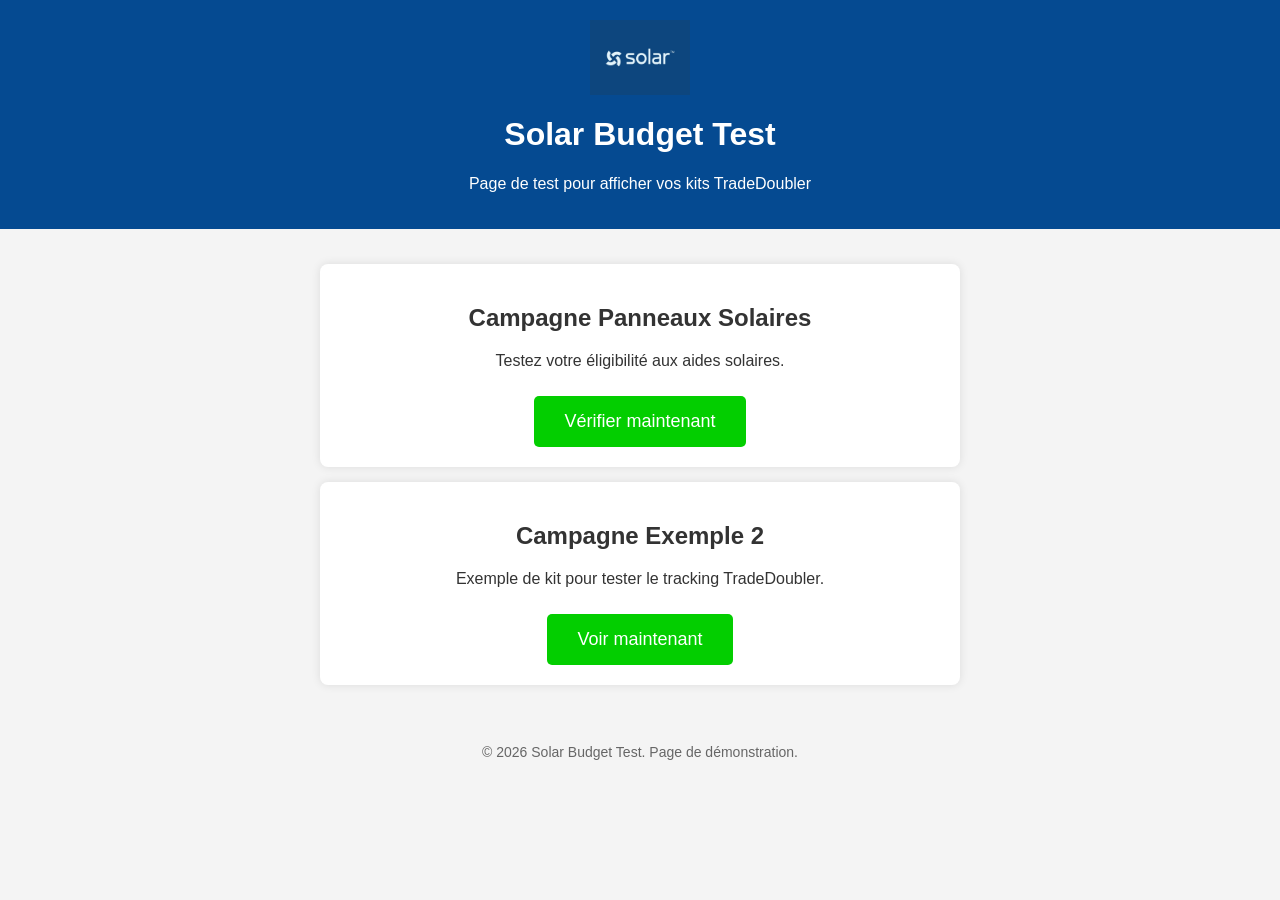
==== index.html @ c0e208a2 "New index" ====
<!DOCTYPE html>
<html lang="fr">
<head>
    <meta charset="UTF-8">
    <meta name="viewport" content="width=device-width, initial-scale=1.0">
    <title>Solar Budget Test</title>
    <link rel="stylesheet" href="style.css">
</head>
<body>
    <header>
        <img src="assets/logo.webp" alt="Logo Solar Test" class="logo">
        <h1>Solar Budget Test</h1>
        <p>Page de test pour afficher vos kits TradeDoubler</p>
    </header>

    <main>
        <section class="kit">
            <h2>Campagne Panneaux Solaires</h2>
            <p>Testez votre éligibilité aux aides solaires.</p>

            <!-- Bouton tracké TradeDoubler (remplace avec ton lien) -->
            <a href="https://clk.tradedoubler.com/click?p=MERCHANT_ID&a=AFFILIATE_ID&g=CAMPAIGN_ID" target="_blank">
                <button>Vérifier maintenant</button>
            </a>

            <!-- Pixel d'impression TradeDoubler (remplace avec ton lien) -->
            <!-- <img src="https://imp.tradedoubler.com/imp?type(img)g=&a=AFFILIATE_ID" width="0" height="0" alt="Pixel Tracking"> -->
        </section>

        <!-- Tu peux ajouter plusieurs kits ici -->
        <section class="kit">
            <h2>Campagne Exemple 2</h2>
            <p>Exemple de kit pour tester le tracking TradeDoubler.</p>
            <a href="https://clk.tradedoubler.com/click?p=MERCHANT_ID2&a=AFFILIATE_ID&g=CAMPAIGN_ID2" target="_blank">
                <button>Voir maintenant</button>
            </a>
            <!-- <img src="https://imp.tradedoubler.com/imp?type(img)g=CAMPAIGN_ID2&a=AFFILIATE_ID" width="0" height="0" alt="Pixel Tracking"> -->
        </section>
    </main>

    <footer>
        <p>&copy; 2026 Solar Budget Test. Page de démonstration.</p>
    </footer>
</body>
</html>
---- style.css ----
body {
    font-family: Arial, sans-serif;
    margin: 0;
    padding: 0;
    background: #f4f4f4;
    color: #333;
}

header {
    background: #054a91;
    color: #fff;
    text-align: center;
    padding: 20px 0;
}

header .logo {
    width: 100px;
    display: block;
    margin: 0 auto 10px auto;
}

main {
    padding: 20px;
}

.kit {
    background: #fff;
    padding: 20px;
    margin: 15px auto;
    border-radius: 8px;
    max-width: 600px;
    box-shadow: 0 0 10px rgba(0,0,0,0.1);
    text-align: center;
}

.kit button {
    background-color: #03ce00;
    color: white;
    border: none;
    padding: 15px 30px;
    font-size: 18px;
    cursor: pointer;
    border-radius: 5px;
    margin-top: 10px;
}

.kit button:hover {
    background-color: #02b300;
}

footer {
    text-align: center;
    padding: 10px;
    font-size: 14px;
    color: #666;
}
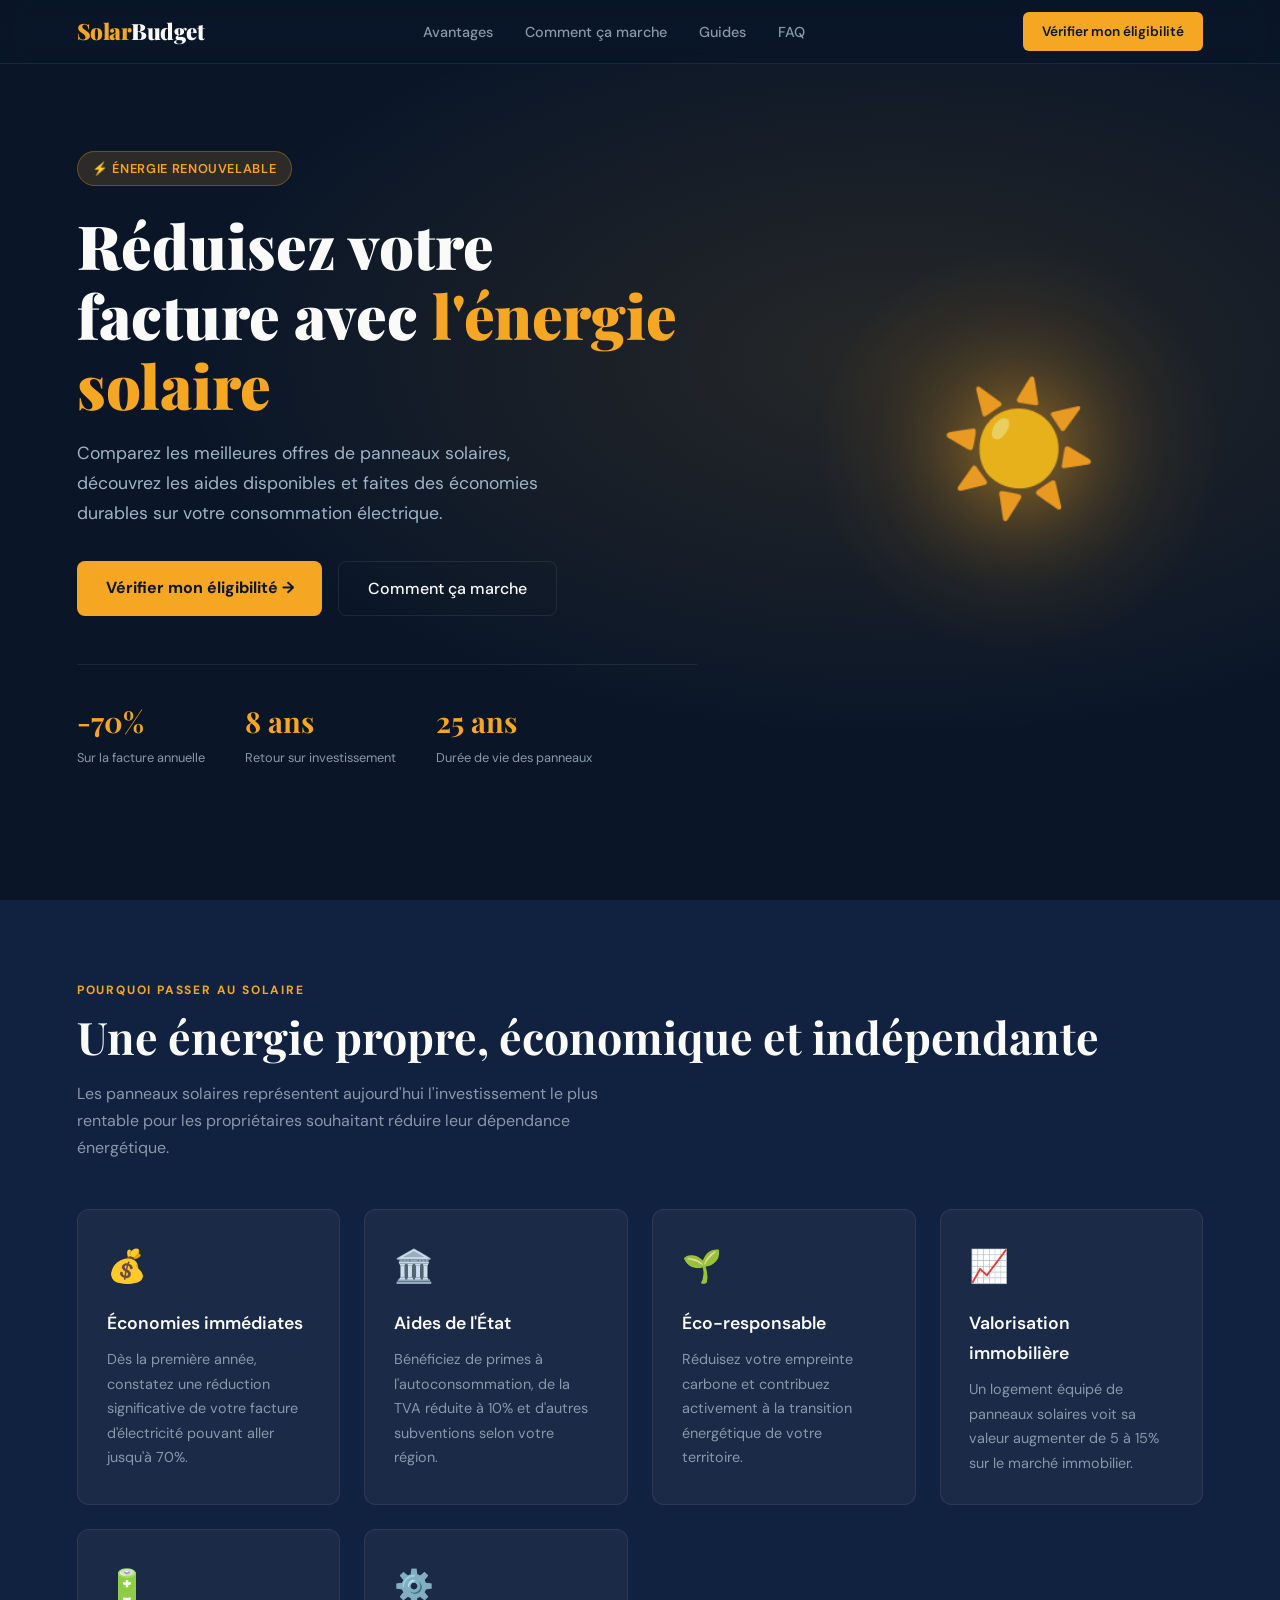
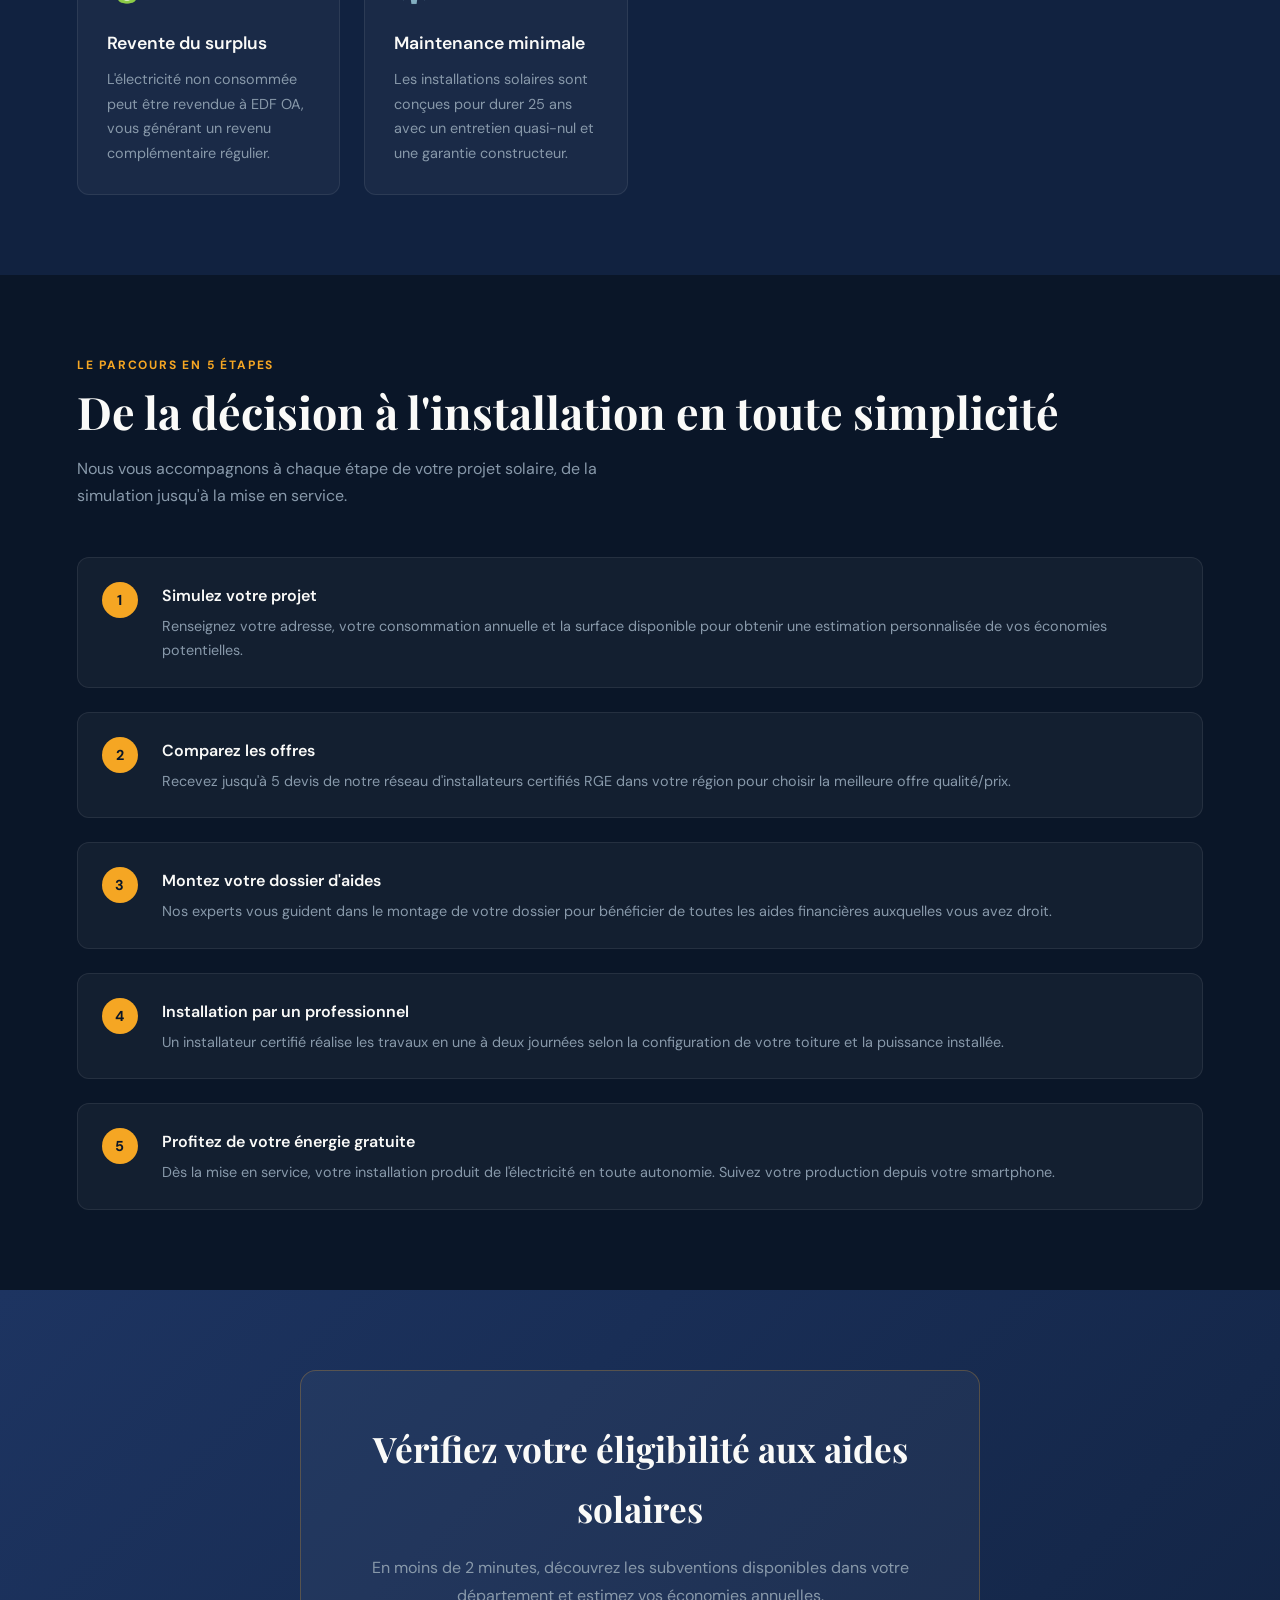
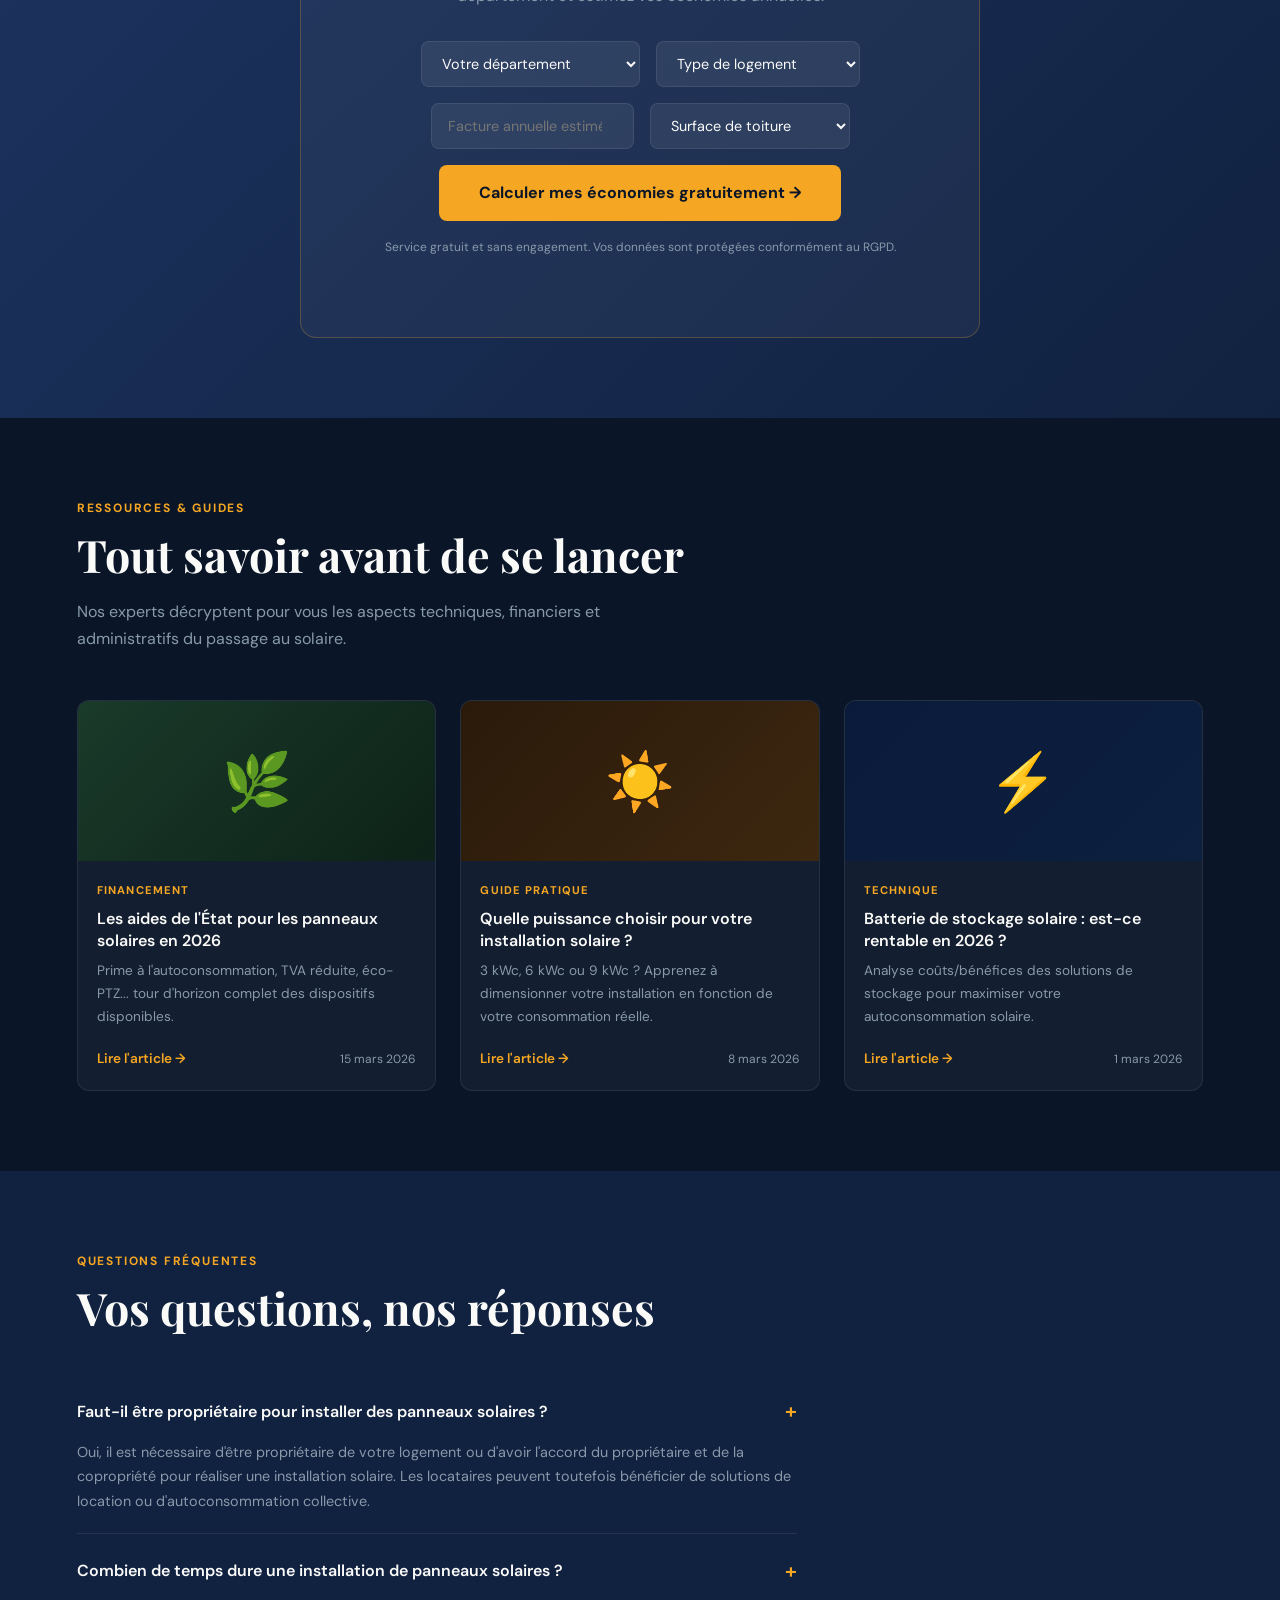
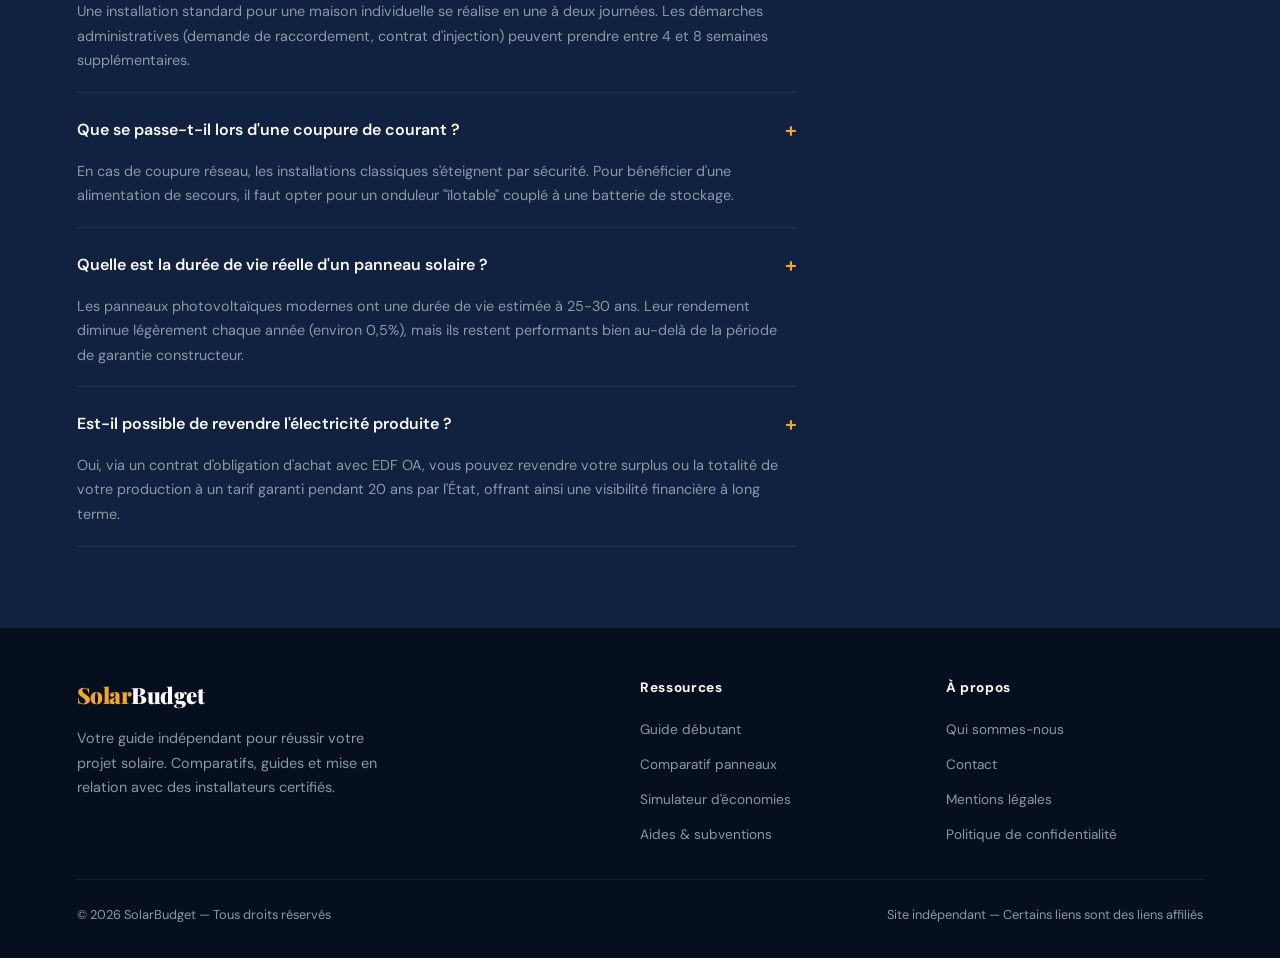
==== commit 6e4c1e06: "new site web version" ====
--- a/index.html
+++ b/index.html
@@ -1,45 +1,576 @@
 <!DOCTYPE html>
 <html lang="fr">
 <head>
-    <meta charset="UTF-8">
-    <meta name="viewport" content="width=device-width, initial-scale=1.0">
-    <title>Solar Budget Test</title>
-    <link rel="stylesheet" href="style.css">
+  <meta charset="UTF-8" />
+  <meta name="viewport" content="width=device-width, initial-scale=1.0"/>
+  <title>SolarBudget — Économisez avec l'énergie solaire</title>
+  <meta name="description" content="Découvrez comment réduire votre facture d'électricité grâce aux panneaux solaires. Guides, comparatifs et conseils d'experts pour passer au solaire.">
+  <link rel="preconnect" href="https://fonts.googleapis.com">
+  <link href="https://fonts.googleapis.com/css2?family=Playfair+Display:wght@700;900&family=DM+Sans:wght@400;500;600&display=swap" rel="stylesheet">
+  <style>
+    :root {
+      --sun: #F5A623;
+      --sun-deep: #E8890A;
+      --sky: #0A1628;
+      --sky-mid: #112240;
+      --sky-light: #1D3461;
+      --white: #FAFAF8;
+      --muted: #8899AA;
+      --card-bg: rgba(255,255,255,0.04);
+      --border: rgba(255,255,255,0.08);
+    }
+
+    *, *::before, *::after { box-sizing: border-box; margin: 0; padding: 0; }
+
+    html { scroll-behavior: smooth; }
+
+    body {
+      background: var(--sky);
+      color: var(--white);
+      font-family: 'DM Sans', sans-serif;
+      font-size: 16px;
+      line-height: 1.7;
+      overflow-x: hidden;
+    }
+
+    /* ── NAV ── */
+    nav {
+      position: fixed; top: 0; width: 100%; z-index: 100;
+      background: rgba(10,22,40,0.85);
+      backdrop-filter: blur(12px);
+      border-bottom: 1px solid var(--border);
+      padding: 0 6vw;
+      display: flex; align-items: center; justify-content: space-between;
+      height: 64px;
+    }
+    .nav-logo {
+      font-family: 'Playfair Display', serif;
+      font-size: 1.4rem; font-weight: 900;
+      color: var(--sun);
+      letter-spacing: -0.5px;
+    }
+    .nav-logo span { color: var(--white); }
+    .nav-links { display: flex; gap: 2rem; list-style: none; }
+    .nav-links a {
+      color: var(--muted); text-decoration: none; font-size: 0.9rem;
+      font-weight: 500; transition: color .2s;
+    }
+    .nav-links a:hover { color: var(--white); }
+    .nav-cta {
+      background: var(--sun); color: var(--sky);
+      padding: 0.5rem 1.2rem; border-radius: 6px;
+      font-weight: 600; font-size: 0.85rem;
+      text-decoration: none; transition: background .2s;
+    }
+    .nav-cta:hover { background: var(--sun-deep); }
+
+    /* ── HERO ── */
+    .hero {
+      min-height: 100vh;
+      display: flex; align-items: center;
+      padding: 80px 6vw 60px;
+      position: relative;
+      overflow: hidden;
+    }
+    .hero::before {
+      content: '';
+      position: absolute; inset: 0;
+      background: radial-gradient(ellipse 80% 60% at 70% 40%, rgba(245,166,35,0.12) 0%, transparent 70%);
+      pointer-events: none;
+    }
+    .hero-content { max-width: 620px; position: relative; z-index: 1; }
+    .hero-badge {
+      display: inline-flex; align-items: center; gap: 0.5rem;
+      background: rgba(245,166,35,0.15); border: 1px solid rgba(245,166,35,0.3);
+      color: var(--sun); padding: 0.35rem 0.9rem; border-radius: 50px;
+      font-size: 0.8rem; font-weight: 600; letter-spacing: 0.05em;
+      text-transform: uppercase; margin-bottom: 1.5rem;
+    }
+    .hero h1 {
+      font-family: 'Playfair Display', serif;
+      font-size: clamp(2.4rem, 5vw, 3.8rem);
+      font-weight: 900; line-height: 1.15;
+      margin-bottom: 1.2rem;
+    }
+    .hero h1 em { color: var(--sun); font-style: normal; }
+    .hero p {
+      color: #A0B4C8; font-size: 1.1rem;
+      max-width: 500px; margin-bottom: 2rem;
+    }
+    .hero-actions { display: flex; gap: 1rem; flex-wrap: wrap; }
+    .btn-primary {
+      background: var(--sun); color: var(--sky);
+      padding: 0.8rem 1.8rem; border-radius: 8px;
+      font-weight: 700; font-size: 1rem;
+      text-decoration: none; transition: all .2s;
+      display: inline-block;
+    }
+    .btn-primary:hover { background: var(--sun-deep); transform: translateY(-2px); }
+    .btn-secondary {
+      border: 1px solid var(--border); color: var(--white);
+      padding: 0.8rem 1.8rem; border-radius: 8px;
+      font-weight: 500; font-size: 1rem;
+      text-decoration: none; transition: all .2s;
+      display: inline-block;
+    }
+    .btn-secondary:hover { border-color: var(--sun); color: var(--sun); }
+
+    .hero-stats {
+      display: flex; gap: 2.5rem; margin-top: 3rem;
+      padding-top: 2rem; border-top: 1px solid var(--border);
+    }
+    .stat-item { }
+    .stat-num {
+      font-family: 'Playfair Display', serif;
+      font-size: 1.8rem; font-weight: 700; color: var(--sun);
+    }
+    .stat-label { font-size: 0.8rem; color: var(--muted); margin-top: 0.1rem; }
+
+    .hero-visual {
+      position: absolute; right: 4vw; top: 50%;
+      transform: translateY(-50%);
+      width: min(420px, 40vw);
+      opacity: 0.9;
+    }
+    .sun-graphic {
+      width: 100%; aspect-ratio: 1;
+      background: radial-gradient(circle, rgba(245,166,35,0.25) 0%, rgba(245,166,35,0.05) 50%, transparent 70%);
+      border-radius: 50%;
+      position: relative;
+      animation: pulse 4s ease-in-out infinite;
+    }
+    .sun-graphic::after {
+      content: '☀️';
+      position: absolute; top: 50%; left: 50%;
+      transform: translate(-50%, -50%);
+      font-size: clamp(4rem, 10vw, 8rem);
+      filter: drop-shadow(0 0 40px rgba(245,166,35,0.6));
+    }
+    @keyframes pulse {
+      0%, 100% { transform: scale(1); }
+      50% { transform: scale(1.05); }
+    }
+
+    /* ── SECTION GÉNÉRIQUE ── */
+    section { padding: 80px 6vw; }
+    .section-label {
+      font-size: 0.75rem; font-weight: 700; letter-spacing: 0.15em;
+      text-transform: uppercase; color: var(--sun); margin-bottom: 0.6rem;
+    }
+    .section-title {
+      font-family: 'Playfair Display', serif;
+      font-size: clamp(1.8rem, 3.5vw, 2.8rem);
+      font-weight: 700; line-height: 1.2;
+      margin-bottom: 1rem;
+    }
+    .section-sub { color: var(--muted); max-width: 560px; font-size: 1rem; }
+
+    /* ── AVANTAGES ── */
+    .avantages { background: var(--sky-mid); }
+    .cards-grid {
+      display: grid;
+      grid-template-columns: repeat(auto-fit, minmax(260px, 1fr));
+      gap: 1.5rem; margin-top: 3rem;
+    }
+    .card {
+      background: var(--card-bg);
+      border: 1px solid var(--border);
+      border-radius: 12px; padding: 1.8rem;
+      transition: border-color .2s, transform .2s;
+    }
+    .card:hover { border-color: rgba(245,166,35,0.4); transform: translateY(-4px); }
+    .card-icon { font-size: 2rem; margin-bottom: 1rem; }
+    .card h3 { font-size: 1.1rem; font-weight: 600; margin-bottom: 0.5rem; }
+    .card p { color: var(--muted); font-size: 0.9rem; }
+
+    /* ── GUIDE ── */
+    .guide-steps { margin-top: 3rem; display: flex; flex-direction: column; gap: 1.5rem; }
+    .step {
+      display: flex; gap: 1.5rem; align-items: flex-start;
+      background: var(--card-bg); border: 1px solid var(--border);
+      border-radius: 12px; padding: 1.5rem;
+    }
+    .step-num {
+      background: var(--sun); color: var(--sky);
+      width: 36px; height: 36px; border-radius: 50%;
+      display: flex; align-items: center; justify-content: center;
+      font-weight: 700; font-size: 0.9rem; flex-shrink: 0;
+    }
+    .step-content h3 { font-size: 1rem; font-weight: 600; margin-bottom: 0.3rem; }
+    .step-content p { color: var(--muted); font-size: 0.9rem; }
+
+    /* ── ÉLIGIBILITÉ CTA ── */
+    .eligibilite {
+      background: linear-gradient(135deg, var(--sky-light) 0%, var(--sky-mid) 100%);
+      text-align: center;
+    }
+    .eligibilite-box {
+      max-width: 680px; margin: 0 auto;
+      background: var(--card-bg); border: 1px solid rgba(245,166,35,0.25);
+      border-radius: 16px; padding: 3rem 2rem;
+    }
+    .eligibilite-box h2 {
+      font-family: 'Playfair Display', serif;
+      font-size: clamp(1.5rem, 3vw, 2.2rem);
+      font-weight: 700; margin-bottom: 1rem;
+    }
+    .eligibilite-box p { color: var(--muted); margin-bottom: 2rem; }
+    .form-row { display: flex; gap: 1rem; flex-wrap: wrap; justify-content: center; margin-bottom: 1rem; }
+    .form-row select, .form-row input {
+      background: rgba(255,255,255,0.07); border: 1px solid var(--border);
+      color: var(--white); padding: 0.75rem 1rem; border-radius: 8px;
+      font-family: 'DM Sans', sans-serif; font-size: 0.9rem;
+      min-width: 200px;
+    }
+    .form-row select option { background: var(--sky-mid); }
+    .disclaimer { font-size: 0.75rem; color: var(--muted); margin-top: 1rem; }
+
+    /* ── ARTICLES ── */
+    .articles-grid {
+      display: grid;
+      grid-template-columns: repeat(auto-fit, minmax(280px, 1fr));
+      gap: 1.5rem; margin-top: 3rem;
+    }
+    .article-card {
+      background: var(--card-bg); border: 1px solid var(--border);
+      border-radius: 12px; overflow: hidden;
+      transition: border-color .2s, transform .2s;
+    }
+    .article-card:hover { border-color: rgba(245,166,35,0.3); transform: translateY(-3px); }
+    .article-thumb {
+      height: 160px;
+      display: flex; align-items: center; justify-content: center;
+      font-size: 3.5rem;
+    }
+    .article-thumb.t1 { background: linear-gradient(135deg, #1a3a2a, #0d2218); }
+    .article-thumb.t2 { background: linear-gradient(135deg, #2a1a0a, #3d2710); }
+    .article-thumb.t3 { background: linear-gradient(135deg, #0a1a3a, #0d2040); }
+    .article-body { padding: 1.2rem; }
+    .article-tag {
+      font-size: 0.7rem; font-weight: 700; letter-spacing: 0.1em;
+      text-transform: uppercase; color: var(--sun); margin-bottom: 0.5rem;
+    }
+    .article-body h3 { font-size: 1rem; font-weight: 600; margin-bottom: 0.4rem; line-height: 1.4; }
+    .article-body p { color: var(--muted); font-size: 0.85rem; }
+    .article-footer {
+      padding: 0 1.2rem 1.2rem;
+      display: flex; justify-content: space-between; align-items: center;
+    }
+    .read-more { color: var(--sun); font-size: 0.85rem; font-weight: 600; text-decoration: none; }
+    .read-more:hover { text-decoration: underline; }
+    .read-date { color: var(--muted); font-size: 0.75rem; }
+
+    /* ── FAQ ── */
+    .faq { background: var(--sky-mid); }
+    .faq-list { max-width: 720px; margin-top: 2.5rem; }
+    .faq-item {
+      border-bottom: 1px solid var(--border); padding: 1.2rem 0;
+    }
+    .faq-q {
+      font-weight: 600; font-size: 1rem; cursor: pointer;
+      display: flex; justify-content: space-between; align-items: center;
+    }
+    .faq-q::after { content: '+'; color: var(--sun); font-size: 1.3rem; }
+    .faq-a { color: var(--muted); font-size: 0.9rem; margin-top: 0.7rem; line-height: 1.7; }
+
+    /* ── FOOTER ── */
+    footer {
+      background: #060F1E; padding: 3rem 6vw 2rem;
+      border-top: 1px solid var(--border);
+    }
+    .footer-grid {
+      display: grid; grid-template-columns: 2fr 1fr 1fr; gap: 3rem;
+      margin-bottom: 2rem;
+    }
+    .footer-brand p { color: var(--muted); font-size: 0.9rem; margin-top: 0.8rem; max-width: 300px; }
+    .footer-col h4 { font-size: 0.85rem; font-weight: 700; letter-spacing: 0.05em; margin-bottom: 1rem; }
+    .footer-col ul { list-style: none; display: flex; flex-direction: column; gap: 0.5rem; }
+    .footer-col a { color: var(--muted); text-decoration: none; font-size: 0.85rem; transition: color .2s; }
+    .footer-col a:hover { color: var(--sun); }
+    .footer-bottom {
+      padding-top: 1.5rem; border-top: 1px solid var(--border);
+      display: flex; justify-content: space-between; align-items: center;
+      font-size: 0.8rem; color: var(--muted);
+    }
+    .footer-bottom a { color: var(--muted); text-decoration: none; }
+
+    @media (max-width: 768px) {
+      .hero-visual { display: none; }
+      .hero-stats { gap: 1.5rem; }
+      .footer-grid { grid-template-columns: 1fr; gap: 2rem; }
+      .nav-links { display: none; }
+    }
+  </style>
 </head>
 <body>
-    <header>
-        <img src="assets/logo.webp" alt="Logo Solar Test" class="logo">
-        <h1>Solar Budget Test</h1>
-        <p>Page de test pour afficher vos kits TradeDoubler</p>
-    </header>
-
-    <main>
-        <section class="kit">
-            <h2>Campagne Panneaux Solaires</h2>
-            <p>Testez votre éligibilité aux aides solaires.</p>
-
-            <!-- Bouton tracké TradeDoubler (remplace avec ton lien) -->
-            <a href="https://clk.tradedoubler.com/click?p=MERCHANT_ID&a=AFFILIATE_ID&g=CAMPAIGN_ID" target="_blank">
-                <button>Vérifier maintenant</button>
-            </a>
-
-            <!-- Pixel d'impression TradeDoubler (remplace avec ton lien) -->
-            <!-- <img src="https://imp.tradedoubler.com/imp?type(img)g=&a=AFFILIATE_ID" width="0" height="0" alt="Pixel Tracking"> -->
-        </section>
-
-        <!-- Tu peux ajouter plusieurs kits ici -->
-        <section class="kit">
-            <h2>Campagne Exemple 2</h2>
-            <p>Exemple de kit pour tester le tracking TradeDoubler.</p>
-            <a href="https://clk.tradedoubler.com/click?p=MERCHANT_ID2&a=AFFILIATE_ID&g=CAMPAIGN_ID2" target="_blank">
-                <button>Voir maintenant</button>
-            </a>
-            <!-- <img src="https://imp.tradedoubler.com/imp?type(img)g=CAMPAIGN_ID2&a=AFFILIATE_ID" width="0" height="0" alt="Pixel Tracking"> -->
-        </section>
-    </main>
-
-    <footer>
-        <p>&copy; 2026 Solar Budget Test. Page de démonstration.</p>
-    </footer>
+
+  <!-- NAV -->
+  <nav>
+    <div class="nav-logo">Solar<span>Budget</span></div>
+    <ul class="nav-links">
+      <li><a href="#avantages">Avantages</a></li>
+      <li><a href="#guide">Comment ça marche</a></li>
+      <li><a href="#articles">Guides</a></li>
+      <li><a href="#faq">FAQ</a></li>
+    </ul>
+    <a href="#eligibilite" class="nav-cta">Vérifier mon éligibilité</a>
+  </nav>
+
+  <!-- HERO -->
+  <section class="hero">
+    <div class="hero-content">
+      <div class="hero-badge">⚡ Énergie renouvelable</div>
+      <h1>Réduisez votre facture avec <em>l'énergie solaire</em></h1>
+      <p>Comparez les meilleures offres de panneaux solaires, découvrez les aides disponibles et faites des économies durables sur votre consommation électrique.</p>
+      <div class="hero-actions">
+        <a href="#eligibilite" class="btn-primary">Vérifier mon éligibilité →</a>
+        <a href="#guide" class="btn-secondary">Comment ça marche</a>
+      </div>
+      <div class="hero-stats">
+        <div class="stat-item">
+          <div class="stat-num">-70%</div>
+          <div class="stat-label">Sur la facture annuelle</div>
+        </div>
+        <div class="stat-item">
+          <div class="stat-num">8 ans</div>
+          <div class="stat-label">Retour sur investissement</div>
+        </div>
+        <div class="stat-item">
+          <div class="stat-num">25 ans</div>
+          <div class="stat-label">Durée de vie des panneaux</div>
+        </div>
+      </div>
+    </div>
+    <div class="hero-visual">
+      <div class="sun-graphic"></div>
+    </div>
+  </section>
+
+  <!-- AVANTAGES -->
+  <section class="avantages" id="avantages">
+    <div class="section-label">Pourquoi passer au solaire</div>
+    <h2 class="section-title">Une énergie propre, économique et indépendante</h2>
+    <p class="section-sub">Les panneaux solaires représentent aujourd'hui l'investissement le plus rentable pour les propriétaires souhaitant réduire leur dépendance énergétique.</p>
+    <div class="cards-grid">
+      <div class="card">
+        <div class="card-icon">💰</div>
+        <h3>Économies immédiates</h3>
+        <p>Dès la première année, constatez une réduction significative de votre facture d'électricité pouvant aller jusqu'à 70%.</p>
+      </div>
+      <div class="card">
+        <div class="card-icon">🏛️</div>
+        <h3>Aides de l'État</h3>
+        <p>Bénéficiez de primes à l'autoconsommation, de la TVA réduite à 10% et d'autres subventions selon votre région.</p>
+      </div>
+      <div class="card">
+        <div class="card-icon">🌱</div>
+        <h3>Éco-responsable</h3>
+        <p>Réduisez votre empreinte carbone et contribuez activement à la transition énergétique de votre territoire.</p>
+      </div>
+      <div class="card">
+        <div class="card-icon">📈</div>
+        <h3>Valorisation immobilière</h3>
+        <p>Un logement équipé de panneaux solaires voit sa valeur augmenter de 5 à 15% sur le marché immobilier.</p>
+      </div>
+      <div class="card">
+        <div class="card-icon">🔋</div>
+        <h3>Revente du surplus</h3>
+        <p>L'électricité non consommée peut être revendue à EDF OA, vous générant un revenu complémentaire régulier.</p>
+      </div>
+      <div class="card">
+        <div class="card-icon">⚙️</div>
+        <h3>Maintenance minimale</h3>
+        <p>Les installations solaires sont conçues pour durer 25 ans avec un entretien quasi-nul et une garantie constructeur.</p>
+      </div>
+    </div>
+  </section>
+
+  <!-- GUIDE -->
+  <section id="guide">
+    <div class="section-label">Le parcours en 5 étapes</div>
+    <h2 class="section-title">De la décision à l'installation en toute simplicité</h2>
+    <p class="section-sub">Nous vous accompagnons à chaque étape de votre projet solaire, de la simulation jusqu'à la mise en service.</p>
+    <div class="guide-steps">
+      <div class="step">
+        <div class="step-num">1</div>
+        <div class="step-content">
+          <h3>Simulez votre projet</h3>
+          <p>Renseignez votre adresse, votre consommation annuelle et la surface disponible pour obtenir une estimation personnalisée de vos économies potentielles.</p>
+        </div>
+      </div>
+      <div class="step">
+        <div class="step-num">2</div>
+        <div class="step-content">
+          <h3>Comparez les offres</h3>
+          <p>Recevez jusqu'à 5 devis de notre réseau d'installateurs certifiés RGE dans votre région pour choisir la meilleure offre qualité/prix.</p>
+        </div>
+      </div>
+      <div class="step">
+        <div class="step-num">3</div>
+        <div class="step-content">
+          <h3>Montez votre dossier d'aides</h3>
+          <p>Nos experts vous guident dans le montage de votre dossier pour bénéficier de toutes les aides financières auxquelles vous avez droit.</p>
+        </div>
+      </div>
+      <div class="step">
+        <div class="step-num">4</div>
+        <div class="step-content">
+          <h3>Installation par un professionnel</h3>
+          <p>Un installateur certifié réalise les travaux en une à deux journées selon la configuration de votre toiture et la puissance installée.</p>
+        </div>
+      </div>
+      <div class="step">
+        <div class="step-num">5</div>
+        <div class="step-content">
+          <h3>Profitez de votre énergie gratuite</h3>
+          <p>Dès la mise en service, votre installation produit de l'électricité en toute autonomie. Suivez votre production depuis votre smartphone.</p>
+        </div>
+      </div>
+    </div>
+  </section>
+
+  <!-- ÉLIGIBILITÉ -->
+  <section class="eligibilite" id="eligibilite">
+    <div class="eligibilite-box">
+      <h2>Vérifiez votre éligibilité aux aides solaires</h2>
+      <p>En moins de 2 minutes, découvrez les subventions disponibles dans votre département et estimez vos économies annuelles.</p>
+      <div class="form-row">
+        <select>
+          <option value="">Votre département</option>
+          <option>75 — Paris</option>
+          <option>69 — Rhône</option>
+          <option>13 — Bouches-du-Rhône</option>
+          <option>33 — Gironde</option>
+          <option>31 — Haute-Garonne</option>
+          <option>Autre département</option>
+        </select>
+        <select>
+          <option value="">Type de logement</option>
+          <option>Maison individuelle</option>
+          <option>Appartement</option>
+          <option>Maison en copropriété</option>
+        </select>
+      </div>
+      <div class="form-row">
+        <input type="number" placeholder="Facture annuelle estimée (€)" min="0" />
+        <select>
+          <option value="">Surface de toiture</option>
+          <option>Moins de 20 m²</option>
+          <option>20 à 40 m²</option>
+          <option>Plus de 40 m²</option>
+        </select>
+      </div>
+      <a href="#" class="btn-primary" style="font-size:1rem; padding: 0.9rem 2.5rem;">
+        Calculer mes économies gratuitement →
+      </a>
+      <p class="disclaimer">Service gratuit et sans engagement. Vos données sont protégées conformément au RGPD.</p>
+    </div>
+  </section>
+
+  <!-- ARTICLES -->
+  <section id="articles">
+    <div class="section-label">Ressources & guides</div>
+    <h2 class="section-title">Tout savoir avant de se lancer</h2>
+    <p class="section-sub">Nos experts décryptent pour vous les aspects techniques, financiers et administratifs du passage au solaire.</p>
+    <div class="articles-grid">
+      <div class="article-card">
+        <div class="article-thumb t1">🌿</div>
+        <div class="article-body">
+          <div class="article-tag">Financement</div>
+          <h3>Les aides de l'État pour les panneaux solaires en 2026</h3>
+          <p>Prime à l'autoconsommation, TVA réduite, éco-PTZ... tour d'horizon complet des dispositifs disponibles.</p>
+        </div>
+        <div class="article-footer">
+          <a href="#" class="read-more">Lire l'article →</a>
+          <span class="read-date">15 mars 2026</span>
+        </div>
+      </div>
+      <div class="article-card">
+        <div class="article-thumb t2">☀️</div>
+        <div class="article-body">
+          <div class="article-tag">Guide pratique</div>
+          <h3>Quelle puissance choisir pour votre installation solaire ?</h3>
+          <p>3 kWc, 6 kWc ou 9 kWc ? Apprenez à dimensionner votre installation en fonction de votre consommation réelle.</p>
+        </div>
+        <div class="article-footer">
+          <a href="#" class="read-more">Lire l'article →</a>
+          <span class="read-date">8 mars 2026</span>
+        </div>
+      </div>
+      <div class="article-card">
+        <div class="article-thumb t3">⚡</div>
+        <div class="article-body">
+          <div class="article-tag">Technique</div>
+          <h3>Batterie de stockage solaire : est-ce rentable en 2026 ?</h3>
+          <p>Analyse coûts/bénéfices des solutions de stockage pour maximiser votre autoconsommation solaire.</p>
+        </div>
+        <div class="article-footer">
+          <a href="#" class="read-more">Lire l'article →</a>
+          <span class="read-date">1 mars 2026</span>
+        </div>
+      </div>
+    </div>
+  </section>
+
+  <!-- FAQ -->
+  <section class="faq" id="faq">
+    <div class="section-label">Questions fréquentes</div>
+    <h2 class="section-title">Vos questions, nos réponses</h2>
+    <div class="faq-list">
+      <div class="faq-item">
+        <div class="faq-q">Faut-il être propriétaire pour installer des panneaux solaires ?</div>
+        <div class="faq-a">Oui, il est nécessaire d'être propriétaire de votre logement ou d'avoir l'accord du propriétaire et de la copropriété pour réaliser une installation solaire. Les locataires peuvent toutefois bénéficier de solutions de location ou d'autoconsommation collective.</div>
+      </div>
+      <div class="faq-item">
+        <div class="faq-q">Combien de temps dure une installation de panneaux solaires ?</div>
+        <div class="faq-a">Une installation standard pour une maison individuelle se réalise en une à deux journées. Les démarches administratives (demande de raccordement, contrat d'injection) peuvent prendre entre 4 et 8 semaines supplémentaires.</div>
+      </div>
+      <div class="faq-item">
+        <div class="faq-q">Que se passe-t-il lors d'une coupure de courant ?</div>
+        <div class="faq-a">En cas de coupure réseau, les installations classiques s'éteignent par sécurité. Pour bénéficier d'une alimentation de secours, il faut opter pour un onduleur "îlotable" couplé à une batterie de stockage.</div>
+      </div>
+      <div class="faq-item">
+        <div class="faq-q">Quelle est la durée de vie réelle d'un panneau solaire ?</div>
+        <div class="faq-a">Les panneaux photovoltaïques modernes ont une durée de vie estimée à 25-30 ans. Leur rendement diminue légèrement chaque année (environ 0,5%), mais ils restent performants bien au-delà de la période de garantie constructeur.</div>
+      </div>
+      <div class="faq-item">
+        <div class="faq-q">Est-il possible de revendre l'électricité produite ?</div>
+        <div class="faq-a">Oui, via un contrat d'obligation d'achat avec EDF OA, vous pouvez revendre votre surplus ou la totalité de votre production à un tarif garanti pendant 20 ans par l'État, offrant ainsi une visibilité financière à long terme.</div>
+      </div>
+    </div>
+  </section>
+
+  <!-- FOOTER -->
+  <footer>
+    <div class="footer-grid">
+      <div class="footer-brand">
+        <div class="nav-logo">Solar<span>Budget</span></div>
+        <p>Votre guide indépendant pour réussir votre projet solaire. Comparatifs, guides et mise en relation avec des installateurs certifiés.</p>
+      </div>
+      <div class="footer-col">
+        <h4>Ressources</h4>
+        <ul>
+          <li><a href="#">Guide débutant</a></li>
+          <li><a href="#">Comparatif panneaux</a></li>
+          <li><a href="#">Simulateur d'économies</a></li>
+          <li><a href="#">Aides & subventions</a></li>
+        </ul>
+      </div>
+      <div class="footer-col">
+        <h4>À propos</h4>
+        <ul>
+          <li><a href="#">Qui sommes-nous</a></li>
+          <li><a href="#">Contact</a></li>
+          <li><a href="#">Mentions légales</a></li>
+          <li><a href="#">Politique de confidentialité</a></li>
+        </ul>
+      </div>
+    </div>
+    <div class="footer-bottom">
+      <span>© 2026 SolarBudget — Tous droits réservés</span>
+      <span>Site indépendant — Certains liens sont des liens affiliés</span>
+    </div>
+  </footer>
+
 </body>
 </html>
